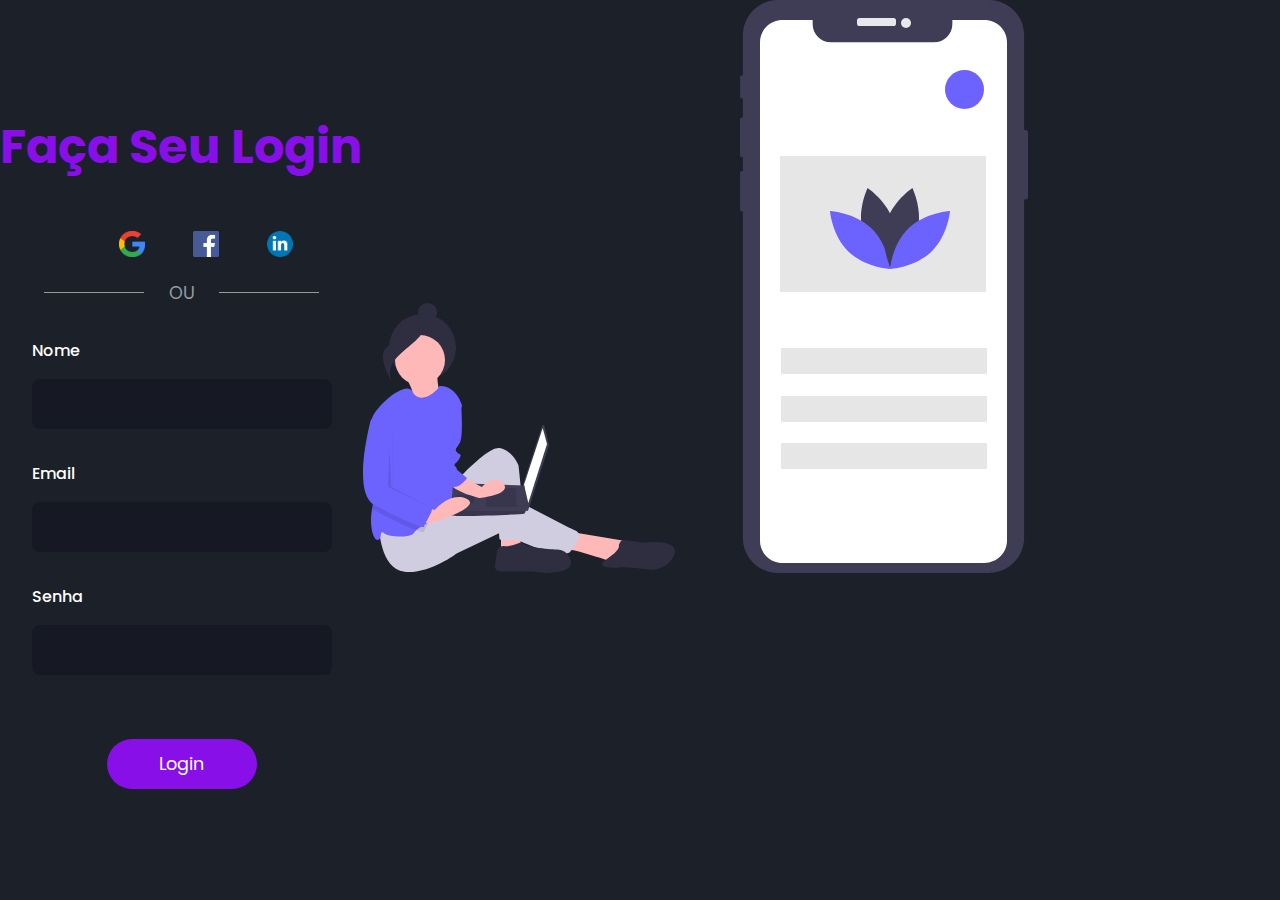
==== TelaLogin/index.html @ aa9b93e6 "projeto" ====
<!DOCTYPE html>
<html lang="pt-br">
<head>
    <meta charset="UTF-8">
    <meta name="viewport" content="width=device-width, initial-scale=1.0">
    <link rel="stylesheet" href="style.css">
    <title>Tela Login responsiva</title>
</head>
<body>
    <!-- Tag semantica Principal -->
     <main>
        <!-- Titulo Principal -->
        <h1>Faça Seu Login</h1>
        <!-- Links das redes sociais -->
        <div class="sociais">
            <a href="https://www.google.com/"><img src="assets/google.png" alt="google"></a>
            <a href="https://www.facebook.com/"><img src="assets/facebook.png" alt="facebook"></a>
            <a href="https://www.linkedin.com/"><img src="assets/linkedin.png" alt="linkedin"></a>
        </div>
     
     <!-- Login Alternativo -->
      <div class="alternative">
        <span>OU</span>
      </div>
      <!-- Formulario -->
       <form action="name">
        <label for="Nome">
            <Span>Nome</Span>
            <input type="text" id="name" name="name">
        </label>

        <label for="email">
            <span>Email</span>
            <input type="text" id="email" name="email">
        </label>

        <label for="password">
            <span>Senha</span>
            <input type="text" id="password" name="password">
        </label>

        <input type="submit" value="Login">
       </form>
    </main>

    <section class="imagem">
        <!-- Imagem lateral da Imagem -->
         <img src="assets/mobile.svg" alt="imagemdecorativa">
        <div class="circle"></div>
    </section>
</body>
</html>
---- TelaLogin/style.css ----
@import url('https://fonts.googleapis.com/css2?family=Poppins:ital,wght@0,100;0,200;0,300;0,400;0,500;0,600;0,700;0,800;0,900;1,100;1,200;1,300;1,400;1,500;1,600;1,700;1,800;1,900&display=swap');

/* Reset das fontes padrões do navegador */

*{
    margin: 0;
    padding: 0;
    border: 0;
    box-sizing: border-box;
    font-family: "Poppins", sans-serif;
}

/* Cor do fundo e cor da font */
body{
    background-color: #1b2029;
    color: #fff;
    font-weight: 500;
    display: flex;
    min-height: 100vh;
    min-width: 100vw;
}

main{
    width: 50kw;
    display: flex;
    flex-direction: column;
    align-items: center;
    justify-content: center;
}

main h1{
    color: #880fe8;
    font-size: 3rem;
    margin-bottom: 3rem;
    text-align: center;
}

/* Ajustar as Logos das redes sociais */
main .sociais img{
    width: 26px;
    margin-left: 3rem;
}

main .sociais a{
    text-decoration: none;
}

main .sociais {
    display: flex;
    align-content: center;
}

main.sociais a:first-child img{
    margin: 0;
}

main .alternative{
    margin-top: 1rem;
}

main .alternative span{
    color: #999999;
    font-size: 1.1rem;
    font-weight: 400;
    position: relative;
}
 main .alternative span::before, main .alternative span::after{
    position: absolute;
    content: '';
    height: 1px;
    width: 100px;
    bottom: 50%;
    right: 50px;
    background: #999999;
 }

 main .alternative span::after{
    left: 50px;
 }

 main form{
    display: flex;
    flex-direction: column;
    align-items: center;
 }

 main form label{
    display: flex;
    flex-direction: column;
 }

 main form label span{
    font-size: 1,1rem;
    margin-top: 2rem;
 }

 main form input{
    background-color: #161923;
    width: 300px;
    height: 50px;
    padding: 0 0.5rem;
    margin-top: 1rem;
    outline: none;
    color: #999999;
    font-size: 1rem;
    border: 1px #161923;
    border-radius: 8px;
 }

 /* Estilizando o botão  */
 main form input[type="submit"]{
    cursor: pointer;
    width: 50%;
    margin-top: 4rem;
    border: none;
    border-radius: 32px;
    background: #880fe8;
    color: #fff;
    font-size: 1.1rem;
    transition: all .3s ease-in-out;
 }

 main form input[type="submit"]:hover{
    background: #5d57af
 }
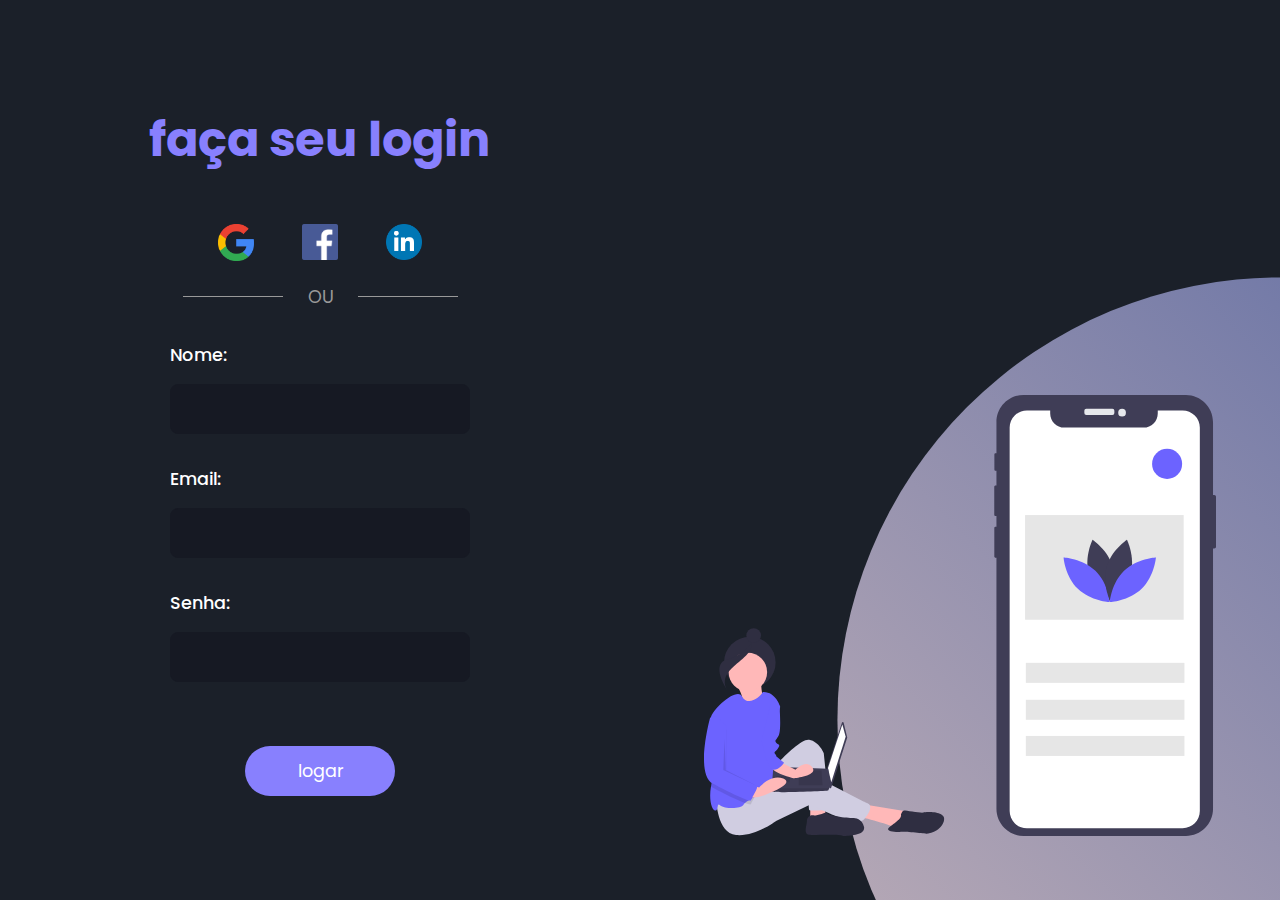
==== commit 415d801a: "projeto" ====
--- a/TelaLogin/index.html
+++ b/TelaLogin/index.html
@@ -4,48 +4,56 @@
     <meta charset="UTF-8">
     <meta name="viewport" content="width=device-width, initial-scale=1.0">
     <link rel="stylesheet" href="style.css">
-    <title>Tela Login responsiva</title>
+    <title>Página de login</title>
 </head>
 <body>
-    <!-- Tag semantica Principal -->
-     <main>
-        <!-- Titulo Principal -->
-        <h1>Faça Seu Login</h1>
-        <!-- Links das redes sociais -->
+    
+    <!-- TAG principal -->
+    <main>
+        <h1>faça seu login</h1>
+
+        <!-- link das redes sociais -->
         <div class="sociais">
-            <a href="https://www.google.com/"><img src="assets/google.png" alt="google"></a>
-            <a href="https://www.facebook.com/"><img src="assets/facebook.png" alt="facebook"></a>
-            <a href="https://www.linkedin.com/"><img src="assets/linkedin.png" alt="linkedin"></a>
+            <a href="https://www.google.com.br/" target="_blank">
+                <img src="assets/google.png" alt="google">
+            </a>
+            <a href="https://pt-br.facebook.com" target="_blank">
+                <img src="assets/facebook.png" alt="facebook">
+            </a>
+            <a href="https://www.linkedin.com.br/" target="_blank">
+                <img src="assets/linkedin.png" alt="linkedin">
+            </a>
         </div>
-     
-     <!-- Login Alternativo -->
-      <div class="alternative">
-        <span>OU</span>
-      </div>
-      <!-- Formulario -->
-       <form action="name">
-        <label for="Nome">
-            <Span>Nome</Span>
-            <input type="text" id="name" name="name">
-        </label>
 
-        <label for="email">
-            <span>Email</span>
-            <input type="text" id="email" name="email">
-        </label>
+        <!-- login alternativo -->
+        <div class="alternative">
+            <span>OU</span>
+        </div>
 
-        <label for="password">
-            <span>Senha</span>
-            <input type="text" id="password" name="password">
-        </label>
+        <!-- formulario login -->
+        <form action="">
+            <label for="name">
+                <span>Nome:</span>
+                <input type="text" name="name" id="name">
+            </label>
 
-        <input type="submit" value="Login">
-       </form>
+            <label for="email">
+                <span>Email:</span>
+                <input type="email" name="emial" id="email">
+            </label>
+
+            <label for="password">
+                <span>Senha:</span>
+                <input type="password" name="senha" id="password">
+            </label>
+
+            <input type="submit" value="logar">
+        </form>
     </main>
-
+    
     <section class="imagem">
-        <!-- Imagem lateral da Imagem -->
-         <img src="assets/mobile.svg" alt="imagemdecorativa">
+        <!-- imagem lateral -->
+        <img src="assets/mobile.svg" alt="imagemdecorativa">
         <div class="circle"></div>
     </section>
 </body>
--- a/TelaLogin/style.css
+++ b/TelaLogin/style.css
@@ -1,7 +1,6 @@
 @import url('https://fonts.googleapis.com/css2?family=Poppins:ital,wght@0,100;0,200;0,300;0,400;0,500;0,600;0,700;0,800;0,900;1,100;1,200;1,300;1,400;1,500;1,600;1,700;1,800;1,900&display=swap');
 
-/* Reset das fontes padrões do navegador */
-
+/* reset das configurações padrões */
 *{
     margin: 0;
     padding: 0;
@@ -10,9 +9,9 @@
     font-family: "Poppins", sans-serif;
 }
 
-/* Cor do fundo e cor da font */
+/* cor do fundo e cor da fonte */
 body{
-    background-color: #1b2029;
+    background-color: #1B2029;
     color: #fff;
     font-weight: 500;
     display: flex;
@@ -20,8 +19,9 @@
     min-width: 100vw;
 }
 
+/* limitando a parte 'principal' */
 main{
-    width: 50kw;
+    width: 50vw;
     display: flex;
     flex-direction: column;
     align-items: center;
@@ -29,42 +29,46 @@
 }
 
 main h1{
-    color: #880fe8;
+    color: #8880fe;
     font-size: 3rem;
     margin-bottom: 3rem;
     text-align: center;
 }
 
-/* Ajustar as Logos das redes sociais */
+/* ajustando os logos das redes sociais */
 main .sociais img{
-    width: 26px;
+    width: 36px;
     margin-left: 3rem;
 }
 
+/* retirar o 'underline' dos links */
 main .sociais a{
     text-decoration: none;
 }
 
-main .sociais {
+main .sociais{
     display: flex;
     align-content: center;
 }
 
-main.sociais a:first-child img{
-    margin: 0;
+main .sociais a:first-child img{
+    margin-left: 0;
 }
 
+/* editando o 'OU' */
 main .alternative{
     margin-top: 1rem;
 }
 
 main .alternative span{
-    color: #999999;
+    color:#999999;
     font-size: 1.1rem;
     font-weight: 400;
     position: relative;
 }
- main .alternative span::before, main .alternative span::after{
+
+main .alternative span::before,
+main .alternative span::after{
     position: absolute;
     content: '';
     height: 1px;
@@ -72,29 +76,29 @@
     bottom: 50%;
     right: 50px;
     background: #999999;
- }
+}
+main .alternative span::after{
+    left: 50px;
+}
 
- main .alternative span::after{
-    left: 50px;
- }
-
- main form{
+/* main form */
+main form{
     display: flex;
     flex-direction: column;
     align-items: center;
- }
+}
 
- main form label{
+main form label{
     display: flex;
     flex-direction: column;
- }
+}
 
- main form label span{
-    font-size: 1,1rem;
+main form label span{
+    font-size: 1.1rem;
     margin-top: 2rem;
- }
+}
 
- main form input{
+main form input{
     background-color: #161923;
     width: 300px;
     height: 50px;
@@ -103,23 +107,79 @@
     outline: none;
     color: #999999;
     font-size: 1rem;
-    border: 1px #161923;
+    border: 1px solid #161923;
     border-radius: 8px;
- }
+}
 
- /* Estilizando o botão  */
- main form input[type="submit"]{
+/* estilizamdo o botão */
+main form input[type="submit"]{
     cursor: pointer;
     width: 50%;
     margin-top: 4rem;
     border: none;
     border-radius: 32px;
-    background: #880fe8;
+    background: #8880fe;
     color: #fff;
     font-size: 1.1rem;
-    transition: all .3s ease-in-out;
- }
+    transform: all .3s ease-in-out;
+}
 
- main form input[type="submit"]:hover{
-    background: #5d57af
- }+main form input[type="submit"]:hover{
+    background-color: #5d57af;
+}
+
+/* Edição de imagem lateral */
+section.imagem{
+    width: 50vw;
+    display: flex;
+    align-items: flex-end;
+    justify-content: flex-end;
+    padding: 4rem;
+}
+
+section.imagem img{
+    width: 100%;
+}
+
+/* criar o círculo atrás da imagem */
+section.imagem .circle{
+    position: absolute;
+    height: 100%;
+    width: 100%;
+    top: 0;
+    left: 0;
+    background: linear-gradient(45deg, #e8cbc0, #636fa4);
+    clip-path: circle(40% at right 80%);
+    z-index: -1;
+}
+
+/* Resposividade de acordo com o tamanho da tela */
+@media only screen and (min-width: 900px) and (max-width:1200px){
+    section.imagem img{
+        width: 110%;
+    }
+    section.imagem .circle{
+        clip-path: circle(35% at right 80%);
+    }
+}
+@media only screen and (max-width:900px){
+    section.imagem{
+        display: none;
+        visibility: hidden;
+    }
+    main{
+        width: 100vw;
+    }
+}
+@media only screen and (max-width: 450px){
+    main h1{
+        font-size: 2rem;
+    }
+    main .alternative span{
+        font-size: 0.8rem;
+    }
+    main form label span,
+    main form input[type="submit"]{
+        font-size: 1rem;
+    }
+}